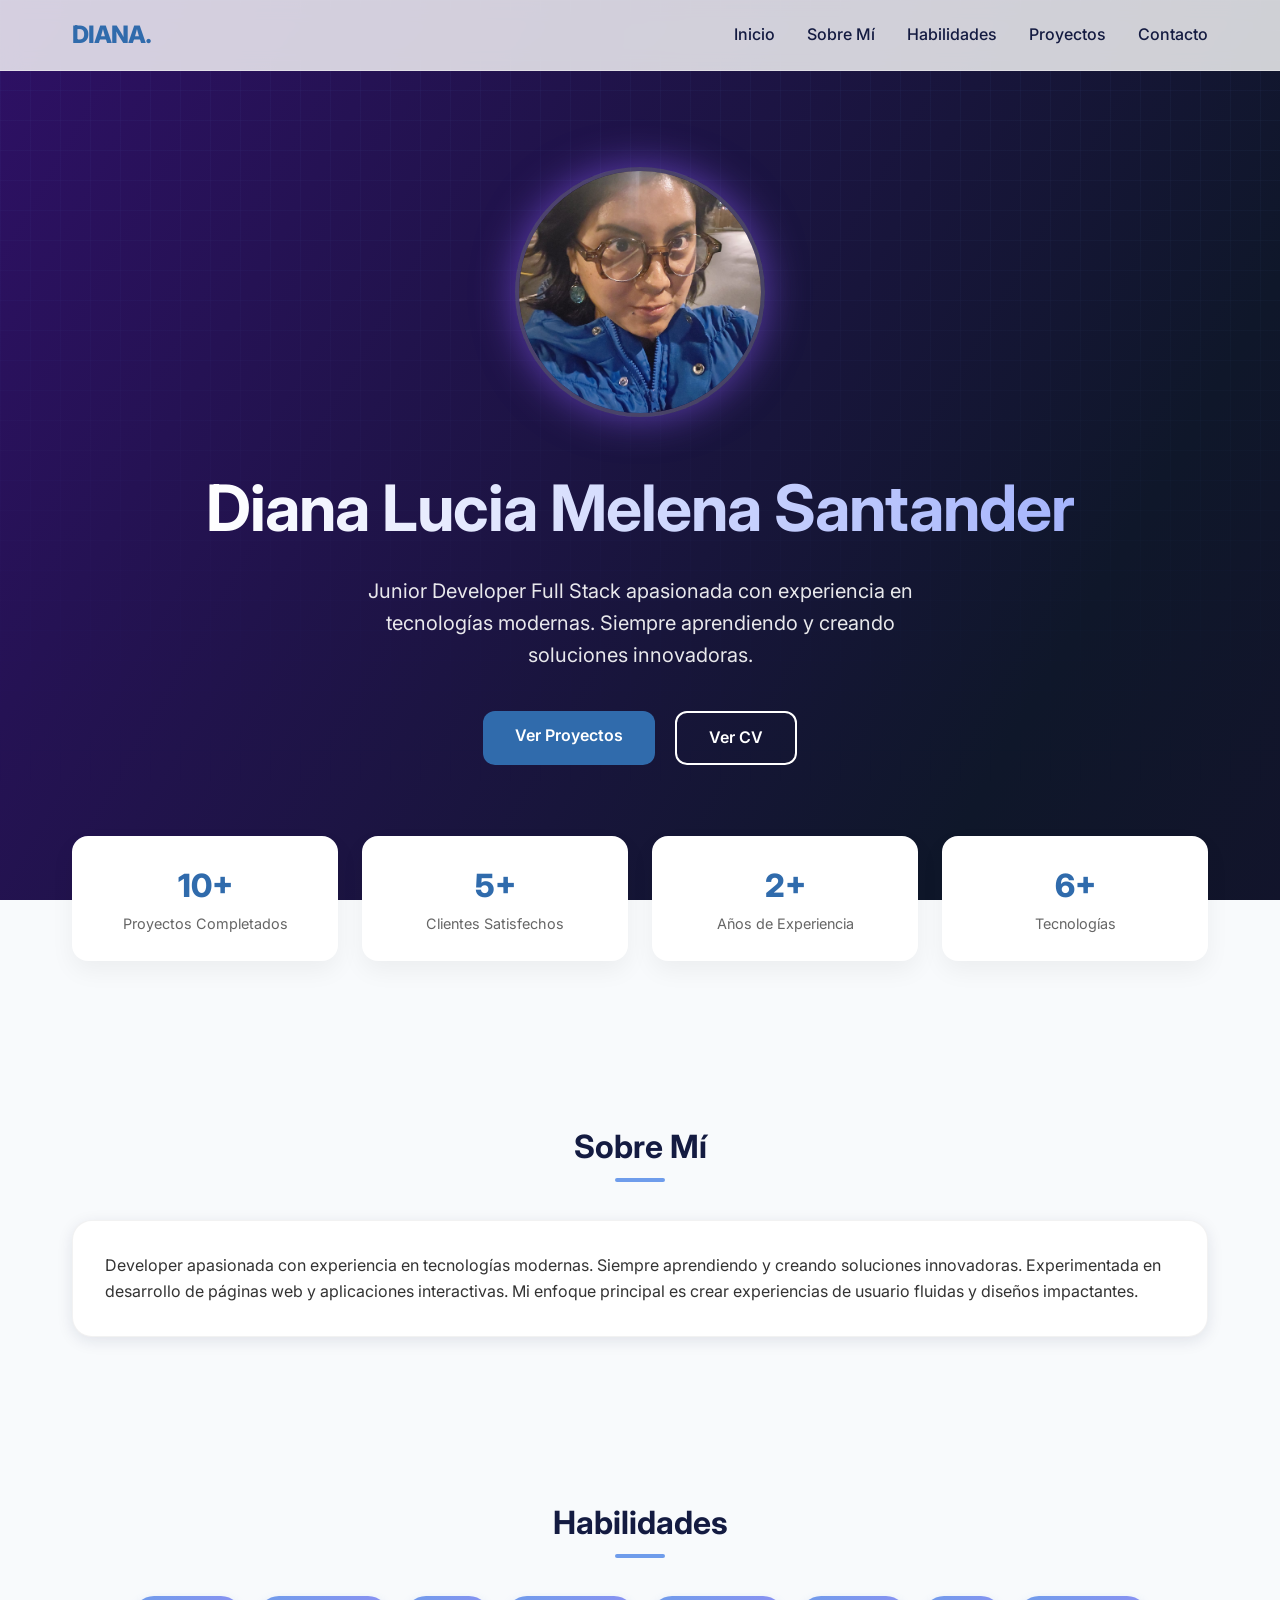
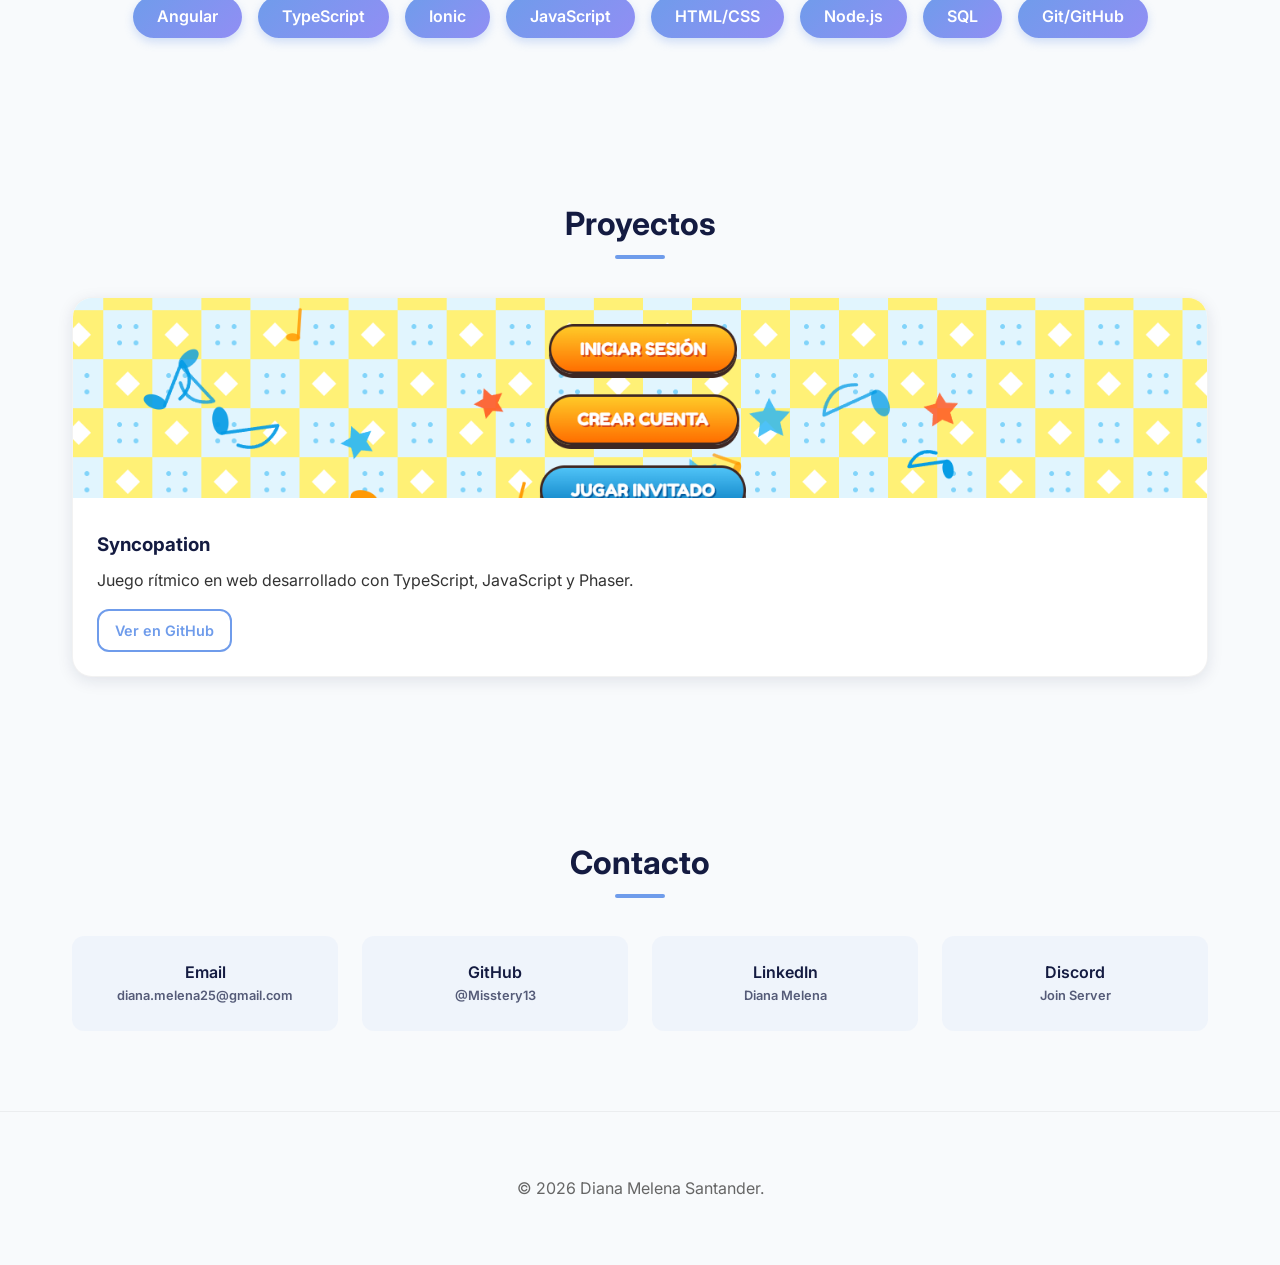
==== html/portafolio_Diana.html @ 37746593 "mi portfolio" ====
<!DOCTYPE html>
<html lang="es">

<head>
    <meta charset="UTF-8">
    <meta name="viewport" content="width=device-width, initial-scale=1.0">
    <title>Diana Melena | Junior Developer Full Stack</title>
    <meta name="description"
        content="Portafolio profesional de Diana Melena, Junior Developer Full Stack apasionada por tecnologías modernas.">
    <link rel="stylesheet" href="../css/dianastyle.css">
    <link rel="preconnect" href="https://fonts.googleapis.com">
    <link rel="preconnect" href="https://fonts.gstatic.com" crossorigin>
    <link href="https://fonts.googleapis.com/css2?family=Inter:wght@300;400;500;600;800&display=swap" rel="stylesheet">
</head>

<body>

    <!-- Navbar -->
    <nav class="navbar">
        <div class="navbar-container">
            <a href="#" class="logo">DIANA.</a>

            <input type="checkbox" id="menu-toggle">
            <label for="menu-toggle" class="hamburger">☰</label>

            <ul class="nav-links">
                <li><a href="#inicio">Inicio</a></li>
                <li><a href="#sobre-mi">Sobre Mí</a></li>
                <li><a href="#habilidades">Habilidades</a></li>
                <li><a href="#proyectos">Proyectos</a></li>
                <li><a href="#contacto">Contacto</a></li>
            </ul>
        </div>
    </nav>

    <!-- Hero Section -->
    <header class="hero" id="inicio">
        <div class="hero-content">
            <img src="../img/dianapic.jpeg" alt="Diana Melena" class="profile-img">
            <h1>Diana Lucia Melena Santander</h1>
            <p>Junior Developer Full Stack apasionada con experiencia en tecnologías modernas. Siempre aprendiendo y
                creando soluciones innovadoras.</p>
            <div class="hero-buttons">
                <a href="#proyectos" class="btn btn-primary">Ver Proyectos</a>
                <a href="#cv-modal" class="btn btn-outline">Ver CV</a>
            </div>
        </div>
    </header>

    <!-- Statistics Section -->
    <section id="estadisticas" style="padding-top: 0;">
        <div class="stats-grid">
            <div class="stat-card">
                <span class="stat-value">10+</span>
                <span class="stat-label">Proyectos Completados</span>
            </div>
            <div class="stat-card">
                <span class="stat-value">5+</span>
                <span class="stat-label">Clientes Satisfechos</span>
            </div>
            <div class="stat-card">
                <span class="stat-value">2+</span>
                <span class="stat-label">Años de Experiencia</span>
            </div>
            <div class="stat-card">
                <span class="stat-value">6+</span>
                <span class="stat-label">Tecnologías</span>
            </div>
        </div>
    </section>

    <!-- About Section -->
    <section id="sobre-mi">
        <h2 class="section-title">Sobre Mí</h2>
        <div class="card">
            <p>Developer apasionada con experiencia en tecnologías modernas. Siempre aprendiendo y creando soluciones
                innovadoras. Experimentada en desarrollo de páginas web y aplicaciones interactivas. Mi enfoque
                principal es crear experiencias de usuario fluidas y diseños impactantes.</p>
        </div>
    </section>

    <!-- Skills Section -->
    <section id="habilidades">
        <h2 class="section-title">Habilidades</h2>
        <div class="skills-container">
            <span class="skill-chip">Angular</span>
            <span class="skill-chip">TypeScript</span>
            <span class="skill-chip">Ionic</span>
            <span class="skill-chip">JavaScript</span>
            <span class="skill-chip">HTML/CSS</span>
            <span class="skill-chip">Node.js</span>
            <span class="skill-chip">SQL</span>
            <span class="skill-chip">Git/GitHub</span>
        </div>
    </section>

    <!-- Projects Section -->
    <section id="proyectos">
        <h2 class="section-title">Proyectos</h2>
        <div class="projects-grid">
            <div class="card project-card">
                <img src="../img/project.png" alt="Syncopation" class="project-img">
                <div class="project-info">
                    <h3>Syncopation</h3>
                    <p>Juego rítmico en web desarrollado con TypeScript, JavaScript y Phaser.</p>
                    <a href="https://github.com/Misstery13/Syncopation" target="_blank" class="btn btn-outline"
                        style="padding: 0.5rem 1rem; font-size: 0.9rem; margin-top: 1rem;">Ver en GitHub</a>
                </div>
            </div>
        </div>
    </section>

    <!-- Contact Section -->
    <section id="contacto">
        <h2 class="section-title">Contacto</h2>
        <div class="contact-grid">
            <a href="mailto:diana.melena25@gmail.com" class="contact-link">
                <span>Email</span>
                <span style="font-size: 0.8rem; opacity: 0.7;">diana.melena25@gmail.com</span>
            </a>
            <a href="https://github.com/Misstery13" target="_blank" class="contact-link">
                <span>GitHub</span>
                <span style="font-size: 0.8rem; opacity: 0.7;">@Misstery13</span>
            </a>
            <a href="https://linkedin.com/in/diana-melena-santander-60211924b/" target="_blank" class="contact-link">
                <span>LinkedIn</span>
                <span style="font-size: 0.8rem; opacity: 0.7;">Diana Melena</span>
            </a>
            <a href="https://discord.gg/F8sQugvPZ3" target="_blank" class="contact-link">
                <span>Discord</span>
                <span style="font-size: 0.8rem; opacity: 0.7;">Join Server</span>
            </a>
        </div>
    </section>

    <!-- CV Modal -->
    <div id="cv-modal" class="modal">
        <div class="modal-content">
            <a href="#" class="close-modal">&times;</a>
            <h2 style="margin-bottom: 1.5rem; color: var(--space-indigo);">Curriculum Vitae</h2>
            <p style="margin-bottom: 1rem;">Haz click para descargar mi CV o visualízalo a continuación.</p>
            <div class="modal-buttons">
                <a href="../pdf/CV_Diana_ES.pdf" download class="btn btn-primary">Descargar ES</a>
                <a href="../pdf/CV_Diana_EN.pdf" download class="btn btn-outline">Descargar EN</a>
            </div>
            <div style="flex-grow: 1; height: 60vh;">
                <iframe src="../pdf/CV_Diana_ES.pdf" class="modal-iframe" title="Curriculum Vitae"></iframe>
            </div>
        </div>
    </div>

    <footer
        style="text-align: center; padding: 4rem 2rem; color: var(--text-muted); border-top: 1px solid rgba(0,0,0,0.05);">
        <p>&copy; 2026 Diana Melena Santander.</p>
    </footer>

</body>

</html>
---- css/dianastyle.css ----
/* Design System and Variables */
:root {
    --space-indigo: #141b41;
    --ocean-deep: #306bac;
    --cornflower-blue: #6f9ceb;
    --baby-blue-ice: #98b9f2;
    --soft-periwinkle: #918ef4;
    --white: #ffffff;
    --text-main: #333333;
    --text-muted: #666666;
    --bg-light: #f8fafc;
    --glass-bg: rgba(255, 255, 255, 0.8);
    --glass-border: rgba(255, 255, 255, 0.3);
    --shadow: 0 4px 16px rgba(20, 27, 65, 0.1);
}

* {
    margin: 0;
    padding: 0;
    box-sizing: border-box;
}

html {
    scroll-behavior: smooth;
}

body {
    font-family: 'Inter', system-ui, -apple-system, sans-serif;
    line-height: 1.6;
    color: var(--text-main);
    background-color: var(--bg-light);
}

/* Navbar */
.navbar {
    position: fixed;
    top: 0;
    left: 0;
    width: 100%;
    z-index: 1000;
    background: var(--glass-bg);
    backdrop-filter: blur(10px);
    border-bottom: 1px solid var(--glass-border);
    transition: all 0.3s ease;
}

.navbar-container {
    max-width: 1200px;
    margin: 0 auto;
    padding: 1rem 2rem;
    display: flex;
    justify-content: space-between;
    align-items: center;
}

.logo {
    font-size: 1.5rem;
    font-weight: 800;
    color: var(--ocean-deep);
    text-decoration: none;
    letter-spacing: -1px;
}

.nav-links {
    display: flex;
    gap: 2rem;
    list-style: none;
}

.nav-links a {
    text-decoration: none;
    color: var(--space-indigo);
    font-weight: 500;
    transition: color 0.3s;
}

.nav-links a:hover {
    color: var(--cornflower-blue);
}

/* Hero Section */
.hero {
    min-height: 100vh;
    display: flex;
    align-items: center;
    justify-content: center;
    padding: 6rem 2rem 4rem;
    background: linear-gradient(300deg, #09090b, #1a0b2e, #0f172a, #2e1065);
    background-size: 240% 240%;
    animation: gradient-animation 12s ease infinite;
    color: white;
    text-align: center;
    position: relative;
    overflow: hidden;
}

@keyframes gradient-animation {
    0% { background-position: 0% 50%; }
    50% { background-position: 100% 50%; }
    100% { background-position: 0% 50%; }
}

.hero::before {
    content: '';
    position: absolute;
    top: 0;
    left: 0;
    right: 0;
    bottom: 0;
    background-image: 
        linear-gradient(rgba(111, 156, 235, 0.05) 1px, transparent 1px),
        linear-gradient(90deg, rgba(111, 156, 235, 0.05) 1px, transparent 1px);
    background-size: 30px 30px;
    mask-image: linear-gradient(to bottom, rgba(0,0,0,1) 0%, rgba(0,0,0,0) 90%);
}

.hero-content {
    position: relative;
    z-index: 1;
}

.profile-img {
    width: 200px;
    height: 200px;
    border-radius: 50%;
    border: 4px solid rgba(255, 255, 255, 0.2);
    margin-bottom: 2rem;
    box-shadow: 0 0 40px rgba(139, 92, 246, 0.6);
    object-fit: cover;
    transition: transform 0.4s ease;
}

.profile-img:hover {
    transform: scale(1.05);
}


.hero h1 {
    font-size: 3.5rem;
    margin-bottom: 1rem;
    background: linear-gradient(to right, #ffffff, #a5b4fc);
    -webkit-background-clip: text;
    -webkit-text-fill-color: transparent;
    letter-spacing: -1px;
}

.hero-buttons {
    margin-top: 2.5rem;
    display: flex;
    gap: 1.25rem;
    justify-content: center;
    flex-wrap: wrap;
    position: relative;
    z-index: 20;
}

.hero-buttons .btn-outline {
    border-color: white;
    color: white;
}

.hero-buttons .btn-outline:hover {
    background: white;
    color: var(--space-indigo);
}

.hero p {
    font-size: 1.25rem;
    opacity: 0.9;
    max-width: 600px;
    margin: 0 auto;
}

/* Sections */
section {
    padding: 5rem 2rem;
    max-width: 1200px;
    margin: 0 auto;
}

.section-title {
    font-size: 2rem;
    color: var(--space-indigo);
    margin-bottom: 3rem;
    text-align: center;
    position: relative;
}

.section-title::after {
    content: '';
    position: absolute;
    bottom: -10px;
    left: 50%;
    transform: translateX(-50%);
    width: 50px;
    height: 4px;
    background: var(--cornflower-blue);
    border-radius: 2px;
}

/* Cards */
.card {
    background: white;
    border-radius: 20px;
    padding: 2rem;
    box-shadow: var(--shadow);
    border: 1px solid rgba(0,0,0,0.05);
    transition: transform 0.3s ease;
}

.card:hover {
    transform: translateY(-5px);
}

/* Stats Grid */
.stats-grid {
    display: grid;
    grid-template-columns: repeat(auto-fit, minmax(200px, 1fr));
    gap: 1.5rem;
    margin-top: -4rem;
    position: relative;
    z-index: 10;
}

.stat-card {
    background: white;
    padding: 1.5rem;
    border-radius: 16px;
    text-align: center;
    box-shadow: 0 10px 25px rgba(0,0,0,0.05);
}

.stat-value {
    font-size: 2rem;
    font-weight: 800;
    color: var(--ocean-deep);
    display: block;
}

.stat-label {
    font-size: 0.9rem;
    color: var(--text-muted);
}


/* Skills */
.skills-container {
    display: flex;
    flex-wrap: wrap;
    gap: 1rem;
    justify-content: center;
}

.skill-chip {
    background: linear-gradient(135deg, var(--cornflower-blue), var(--soft-periwinkle));
    color: white;
    padding: 0.5rem 1.5rem;
    border-radius: 50px;
    font-weight: 600;
    box-shadow: 0 4px 10px rgba(111, 156, 235, 0.3);
    transition: all 0.3s cubic-bezier(0.175, 0.885, 0.32, 1.275);
    cursor: default;
}

.skill-chip:hover {
    transform: translateY(-5px) scale(1.05);
    box-shadow: 0 8px 20px rgba(111, 156, 235, 0.4);
    filter: brightness(1.1);
}


/* Projects */
.projects-grid {
    display: grid;
    grid-template-columns: repeat(auto-fit, minmax(300px, 1fr));
    gap: 2rem;
}

.project-card {
    overflow: hidden;
    padding: 0;
}

.project-img {
    width: 100%;
    height: 200px;
    object-fit: cover;
}

.project-info {
    padding: 1.5rem;
}

.project-info h3 {
    margin-bottom: 0.5rem;
    color: var(--space-indigo);
}

/* Contact */
.contact-grid {
    display: grid;
    grid-template-columns: repeat(auto-fit, minmax(200px, 1fr));
    gap: 1.5rem;
}

.contact-link {
    display: flex;
    flex-direction: column;
    align-items: center;
    padding: 1.5rem;
    background: rgba(152, 185, 242, 0.1);
    border-radius: 12px;
    text-decoration: none;
    color: var(--space-indigo);
    font-weight: 600;
    transition: all 0.3s;
}

.contact-link:hover {
    background: var(--white);
    box-shadow: var(--shadow);
    transform: translateY(-3px);
}

/* Modal CSS-Only */
.modal {
    position: fixed;
    top: 0;
    left: 0;
    width: 100%;
    height: 100%;
    background: rgba(0,0,0,0.85);
    backdrop-filter: blur(8px);
    z-index: 9999;
    opacity: 0;
    visibility: hidden;
    display: flex;
    align-items: center;
    justify-content: center;
    padding: 1rem;
    transition: opacity 0.3s ease, visibility 0.3s ease;
}

.modal:target {
    opacity: 1;
    visibility: visible;
}


.modal-content {
    background: white;
    width: 95%;
    max-width: 900px;
    height: 90vh;
    border-radius: 20px;
    position: relative;
    padding: 2.5rem;
    display: flex;
    flex-direction: column;
    box-shadow: 0 25px 50px -12px rgba(0, 0, 0, 0.5);
    transform: scale(0.9);
    transition: transform 0.3s ease;
}

@media (max-width: 600px) {
    .modal-content {
        padding: 1.5rem;
        height: 95vh;
    }
    
    .modal-content h2 {
        font-size: 1.5rem;
    }
    
    .modal-content p {
        font-size: 0.9rem;
    }
}


.modal:target .modal-content {
    transform: scale(1);
}


.close-modal {
    position: absolute;
    top: 1rem;
    right: 1rem;
    font-size: 2rem;
    text-decoration: none;
    color: var(--text-main);
}

.modal-iframe {
    width: 100%;
    height: 100%;
    border: none;
}

/* Mobile Menu Hack */
#menu-toggle {
    display: none;
}

.hamburger {
    display: none;
    cursor: pointer;
    font-size: 1.5rem;
}

@media (max-width: 768px) {
    .hamburger {
        display: block;
    }

    .nav-links {
        position: absolute;
        top: 100%;
        left: 0;
        width: 100%;
        background: white;
        flex-direction: column;
        padding: 2rem;
        gap: 1rem;
        text-align: center;
        display: none;
        box-shadow: 0 10px 10px rgba(0,0,0,0.1);
    }

    #menu-toggle:checked ~ .nav-links {
        display: flex;
    }

    .hero {
        padding: 9rem 1rem 10rem; /* Más espacio abajo para móvil */
        min-height: 110vh; /* Asegura que no se corte el contenido */
    }

    .hero-buttons {
        flex-direction: column;
        align-items: center;
        gap: 1rem;
        margin-top: 2rem;
    }

    .hero-buttons .btn {
        width: 100%;
        max-width: 280px;
        margin: 0 !important;
    }

    .hero h1 {
        font-size: 2.5rem;
    }
}

@media (min-width: 1024px) {
    .profile-img {
        width: 250px;
        height: 250px;
    }
    
    .hero h1 {
        font-size: 4rem;
    }
}

/* Modal Responsive Buttons */
.modal-buttons {
    display: flex;
    gap: 1rem;
    margin-bottom: 2rem;
    flex-wrap: wrap;
}

@media (max-width: 480px) {
    .modal-buttons {
        flex-direction: column;
        gap: 0.5rem;
    }
    
    .modal-buttons .btn {
        margin-left: 0 !important;
        width: 100%;
        text-align: center;
        padding: 0.6rem;
    }
}



/* Utilities */
.btn {
    display: inline-block;
    padding: 0.75rem 2rem;
    border-radius: 12px;
    text-decoration: none;
    font-weight: 600;
    transition: all 0.3s;
    cursor: pointer;
    border: none;
}

.btn-primary {
    background: var(--ocean-deep);
    color: white;
}

.btn-primary:hover {
    background: var(--space-indigo);
    transform: scale(1.05);
}

.btn-outline {
    border: 2px solid var(--cornflower-blue);
    color: var(--cornflower-blue);
}

.btn-outline:hover {
    background: var(--cornflower-blue);
    color: white;
}
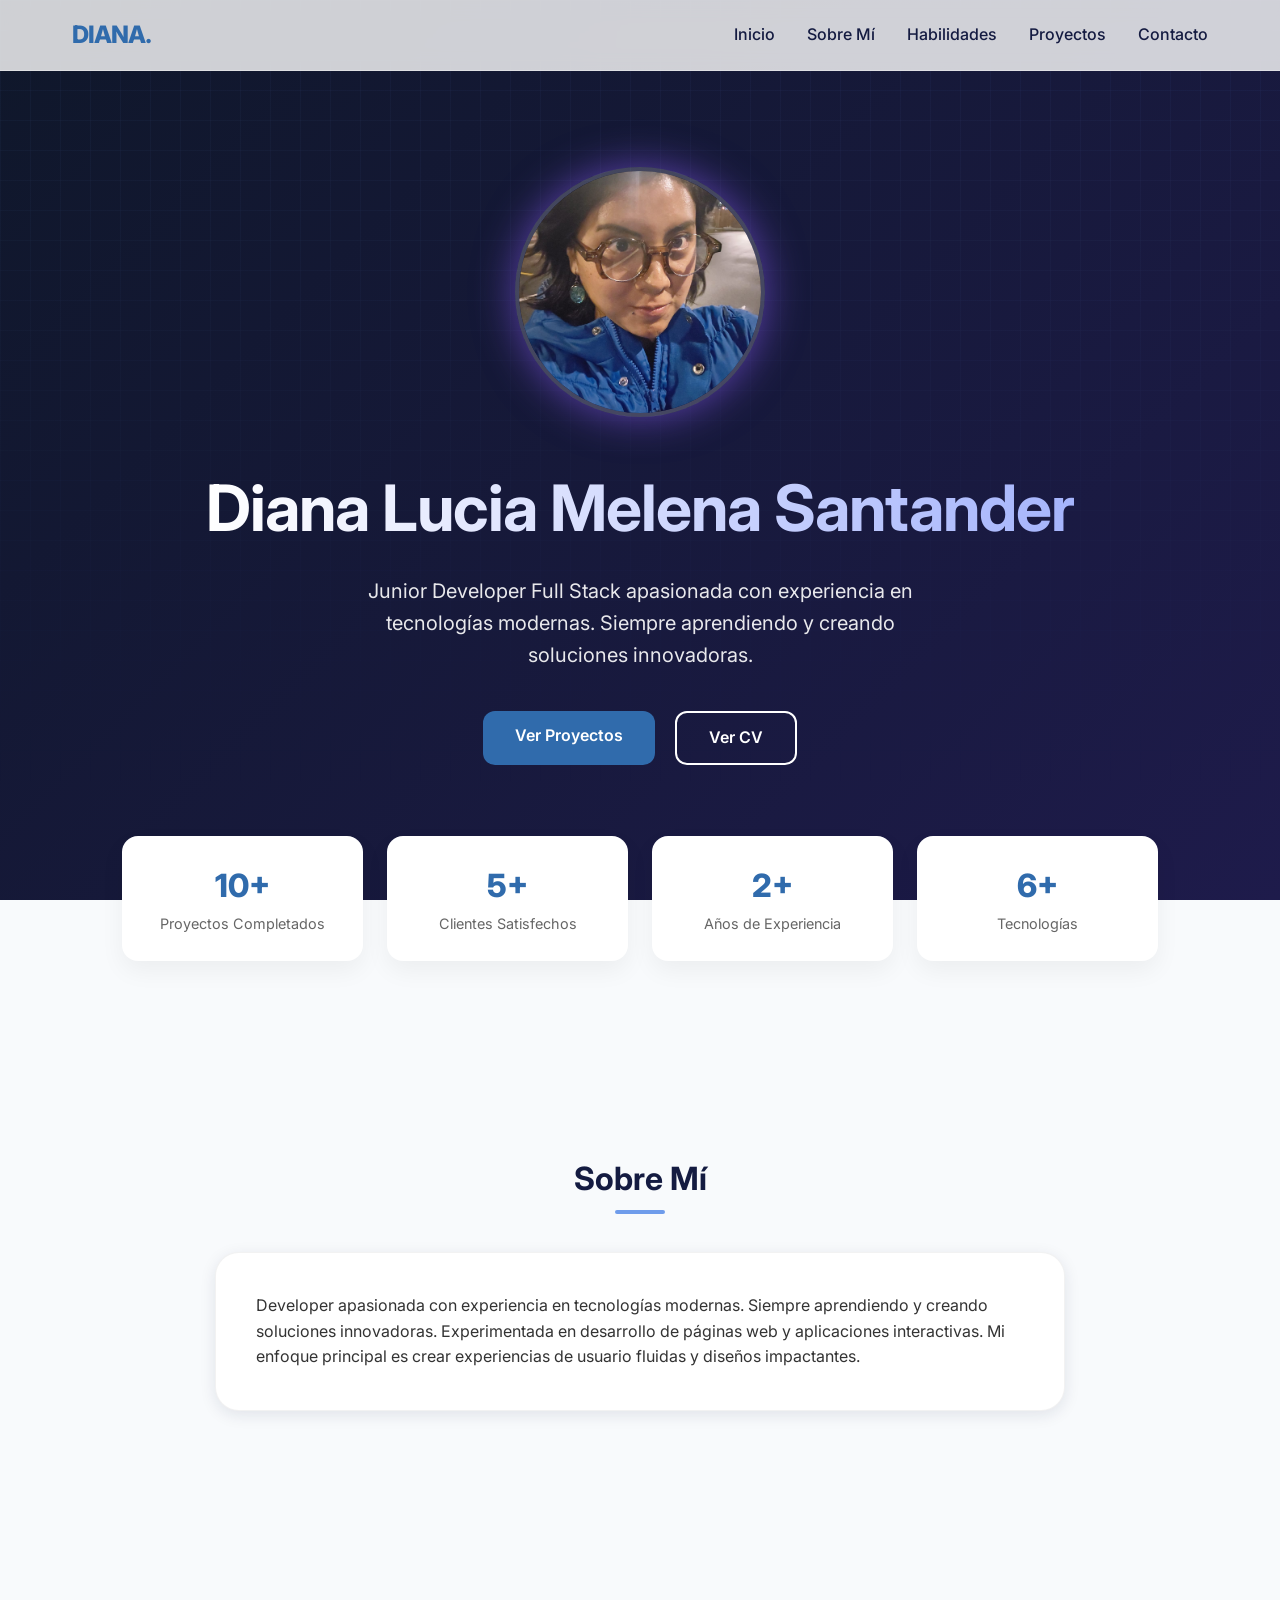
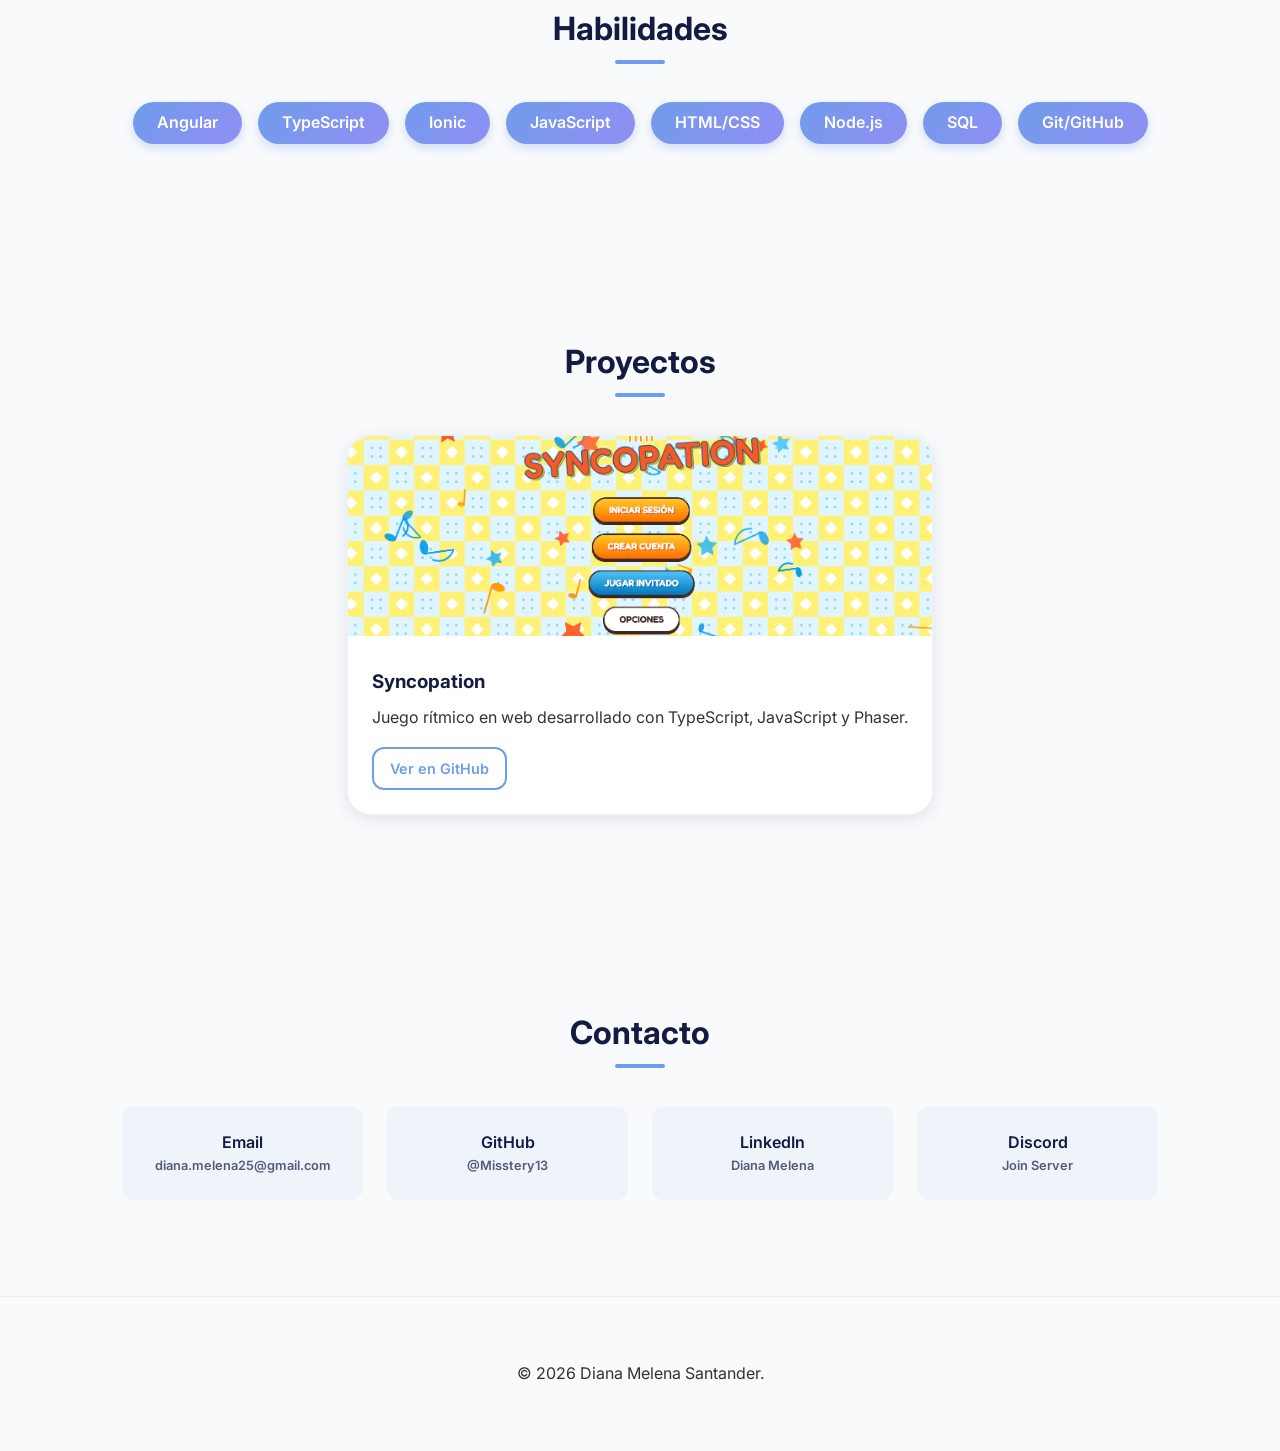
==== commit 4185d599: "cambio diseño plano css portfolio, diseño css de formulario main" ====
--- a/html/portafolio_Diana.html
+++ b/html/portafolio_Diana.html
@@ -15,15 +15,15 @@
 
 <body>
 
-    <!-- Navbar -->
-    <nav class="navbar">
-        <div class="navbar-container">
-            <a href="#" class="logo">DIANA.</a>
+    <!-- Navegación -->
+    <nav class="barra-navegacion">
+        <div class="contenedor-barra">
+            <a href="#" class="logotipo">DIANA.</a>
 
             <input type="checkbox" id="menu-toggle">
-            <label for="menu-toggle" class="hamburger">☰</label>
+            <label for="menu-toggle" class="menu-hamburguesa">☰</label>
 
-            <ul class="nav-links">
+            <ul class="enlaces-nav">
                 <li><a href="#inicio">Inicio</a></li>
                 <li><a href="#sobre-mi">Sobre Mí</a></li>
                 <li><a href="#habilidades">Habilidades</a></li>
@@ -33,121 +33,129 @@
         </div>
     </nav>
 
-    <!-- Hero Section -->
-    <header class="hero" id="inicio">
-        <div class="hero-content">
-            <img src="../img/dianapic.jpeg" alt="Diana Melena" class="profile-img">
+
+    <!-- Sección de Inicio -->
+    <header class="seccion-inicio" id="inicio">
+        <div class="contenido-inicio">
+            <img src="../img/dianapic.jpeg" alt="Diana Melena" class="foto-perfil">
             <h1>Diana Lucia Melena Santander</h1>
             <p>Junior Developer Full Stack apasionada con experiencia en tecnologías modernas. Siempre aprendiendo y
                 creando soluciones innovadoras.</p>
-            <div class="hero-buttons">
-                <a href="#proyectos" class="btn btn-primary">Ver Proyectos</a>
-                <a href="#cv-modal" class="btn btn-outline">Ver CV</a>
+            <div class="botones-inicio">
+                <a href="#proyectos" class="boton boton-primario">Ver Proyectos</a>
+                <a href="#cv-modal" class="boton boton-contorno">Ver CV</a>
             </div>
         </div>
     </header>
 
-    <!-- Statistics Section -->
+
+    <!-- Sección de Estadísticas -->
     <section id="estadisticas" style="padding-top: 0;">
-        <div class="stats-grid">
-            <div class="stat-card">
-                <span class="stat-value">10+</span>
-                <span class="stat-label">Proyectos Completados</span>
+        <div class="cuadricula-estadisticas">
+            <div class="tarjeta-estadistica">
+                <span class="valor-estadistica">10+</span>
+                <span class="etiqueta-estadistica">Proyectos Completados</span>
             </div>
-            <div class="stat-card">
-                <span class="stat-value">5+</span>
-                <span class="stat-label">Clientes Satisfechos</span>
+            <div class="tarjeta-estadistica">
+                <span class="valor-estadistica">5+</span>
+                <span class="etiqueta-estadistica">Clientes Satisfechos</span>
             </div>
-            <div class="stat-card">
-                <span class="stat-value">2+</span>
-                <span class="stat-label">Años de Experiencia</span>
+            <div class="tarjeta-estadistica">
+                <span class="valor-estadistica">2+</span>
+                <span class="etiqueta-estadistica">Años de Experiencia</span>
             </div>
-            <div class="stat-card">
-                <span class="stat-value">6+</span>
-                <span class="stat-label">Tecnologías</span>
+            <div class="tarjeta-estadistica">
+                <span class="valor-estadistica">6+</span>
+                <span class="etiqueta-estadistica">Tecnologías</span>
             </div>
         </div>
     </section>
 
-    <!-- About Section -->
+
+    <!-- Sobre Mí -->
     <section id="sobre-mi">
-        <h2 class="section-title">Sobre Mí</h2>
-        <div class="card">
+        <h2 class="titulo-seccion">Sobre Mí</h2>
+        <div class="tarjeta">
             <p>Developer apasionada con experiencia en tecnologías modernas. Siempre aprendiendo y creando soluciones
                 innovadoras. Experimentada en desarrollo de páginas web y aplicaciones interactivas. Mi enfoque
                 principal es crear experiencias de usuario fluidas y diseños impactantes.</p>
         </div>
     </section>
 
-    <!-- Skills Section -->
+
+    <!-- Sección de Habilidades -->
     <section id="habilidades">
-        <h2 class="section-title">Habilidades</h2>
-        <div class="skills-container">
-            <span class="skill-chip">Angular</span>
-            <span class="skill-chip">TypeScript</span>
-            <span class="skill-chip">Ionic</span>
-            <span class="skill-chip">JavaScript</span>
-            <span class="skill-chip">HTML/CSS</span>
-            <span class="skill-chip">Node.js</span>
-            <span class="skill-chip">SQL</span>
-            <span class="skill-chip">Git/GitHub</span>
+        <h2 class="titulo-seccion">Habilidades</h2>
+        <div class="contenedor-habilidades">
+            <span class="burbuja-habilidad">Angular</span>
+            <span class="burbuja-habilidad">TypeScript</span>
+            <span class="burbuja-habilidad">Ionic</span>
+            <span class="burbuja-habilidad">JavaScript</span>
+            <span class="burbuja-habilidad">HTML/CSS</span>
+            <span class="burbuja-habilidad">Node.js</span>
+            <span class="burbuja-habilidad">SQL</span>
+            <span class="burbuja-habilidad">Git/GitHub</span>
         </div>
     </section>
 
-    <!-- Projects Section -->
+
+    <!-- Sección de Proyectos -->
     <section id="proyectos">
-        <h2 class="section-title">Proyectos</h2>
-        <div class="projects-grid">
-            <div class="card project-card">
-                <img src="../img/project.png" alt="Syncopation" class="project-img">
-                <div class="project-info">
+        <h2 class="titulo-seccion">Proyectos</h2>
+        <div class="cuadricula-proyectos">
+            <div class="tarjeta tarjeta-proyecto">
+                <img src="../img/project.png" alt="Syncopation" class="imagen-proyecto">
+                <div class="info-proyecto">
                     <h3>Syncopation</h3>
                     <p>Juego rítmico en web desarrollado con TypeScript, JavaScript y Phaser.</p>
-                    <a href="https://github.com/Misstery13/Syncopation" target="_blank" class="btn btn-outline"
+                    <a href="https://github.com/Misstery13/Syncopation" target="_blank" class="boton boton-contorno"
                         style="padding: 0.5rem 1rem; font-size: 0.9rem; margin-top: 1rem;">Ver en GitHub</a>
                 </div>
             </div>
         </div>
     </section>
 
-    <!-- Contact Section -->
+
+    <!-- Sección de Contacto -->
     <section id="contacto">
-        <h2 class="section-title">Contacto</h2>
-        <div class="contact-grid">
-            <a href="mailto:diana.melena25@gmail.com" class="contact-link">
+        <h2 class="titulo-seccion">Contacto</h2>
+        <div class="cuadricula-contacto">
+            <a href="mailto:diana.melena25@gmail.com" class="enlace-contacto">
                 <span>Email</span>
                 <span style="font-size: 0.8rem; opacity: 0.7;">diana.melena25@gmail.com</span>
             </a>
-            <a href="https://github.com/Misstery13" target="_blank" class="contact-link">
+            <a href="https://github.com/Misstery13" target="_blank" class="enlace-contacto">
                 <span>GitHub</span>
                 <span style="font-size: 0.8rem; opacity: 0.7;">@Misstery13</span>
             </a>
-            <a href="https://linkedin.com/in/diana-melena-santander-60211924b/" target="_blank" class="contact-link">
+            <a href="https://linkedin.com/in/diana-melena-santander-60211924b/" target="_blank" class="enlace-contacto">
                 <span>LinkedIn</span>
                 <span style="font-size: 0.8rem; opacity: 0.7;">Diana Melena</span>
             </a>
-            <a href="https://discord.gg/F8sQugvPZ3" target="_blank" class="contact-link">
+            <a href="https://discord.gg/F8sQugvPZ3" target="_blank" class="enlace-contacto">
                 <span>Discord</span>
                 <span style="font-size: 0.8rem; opacity: 0.7;">Join Server</span>
             </a>
         </div>
     </section>
 
-    <!-- CV Modal -->
-    <div id="cv-modal" class="modal">
-        <div class="modal-content">
-            <a href="#" class="close-modal">&times;</a>
+
+    <!-- Ventana Modal -->
+    <div id="cv-modal" class="ventana-modal">
+        <div class="contenido-modal">
+            <a href="#" class="cerrar-modal">&times;</a>
             <h2 style="margin-bottom: 1.5rem; color: var(--space-indigo);">Curriculum Vitae</h2>
             <p style="margin-bottom: 1rem;">Haz click para descargar mi CV o visualízalo a continuación.</p>
-            <div class="modal-buttons">
-                <a href="../pdf/CV_Diana_ES.pdf" download class="btn btn-primary">Descargar ES</a>
-                <a href="../pdf/CV_Diana_EN.pdf" download class="btn btn-outline">Descargar EN</a>
+            <div class="botones-modal">
+                <a href="../pdf/CV_Diana_ES.pdf" download class="boton boton-primario">Descargar ES</a>
+                <a href="../pdf/CV_Diana_EN.pdf" download class="boton boton-contorno">Descargar EN</a>
             </div>
             <div style="flex-grow: 1; height: 60vh;">
-                <iframe src="../pdf/CV_Diana_ES.pdf" class="modal-iframe" title="Curriculum Vitae"></iframe>
+                <iframe src="../pdf/CV_Diana_ES.pdf" class="iframe-modal" title="Curriculum Vitae"></iframe>
             </div>
         </div>
     </div>
+
 
     <footer
         style="text-align: center; padding: 4rem 2rem; color: var(--text-muted); border-top: 1px solid rgba(0,0,0,0.05);">
--- a/css/dianastyle.css
+++ b/css/dianastyle.css
@@ -1,19 +1,3 @@
-/* Design System and Variables */
-:root {
-    --space-indigo: #141b41;
-    --ocean-deep: #306bac;
-    --cornflower-blue: #6f9ceb;
-    --baby-blue-ice: #98b9f2;
-    --soft-periwinkle: #918ef4;
-    --white: #ffffff;
-    --text-main: #333333;
-    --text-muted: #666666;
-    --bg-light: #f8fafc;
-    --glass-bg: rgba(255, 255, 255, 0.8);
-    --glass-border: rgba(255, 255, 255, 0.3);
-    --shadow: 0 4px 16px rgba(20, 27, 65, 0.1);
-}
-
 * {
     margin: 0;
     padding: 0;
@@ -27,24 +11,24 @@
 body {
     font-family: 'Inter', system-ui, -apple-system, sans-serif;
     line-height: 1.6;
-    color: var(--text-main);
-    background-color: var(--bg-light);
-}
-
-/* Navbar */
-.navbar {
+    color: #333333;
+    background-color: #f8fafc;
+}
+
+/* Navegación */
+.barra-navegacion {
     position: fixed;
     top: 0;
     left: 0;
     width: 100%;
     z-index: 1000;
-    background: var(--glass-bg);
+    background: rgba(255, 255, 255, 0.8);
     backdrop-filter: blur(10px);
-    border-bottom: 1px solid var(--glass-border);
+    border-bottom: 1px solid rgba(255, 255, 255, 0.3);
     transition: all 0.3s ease;
 }
 
-.navbar-container {
+.contenedor-barra {
     max-width: 1200px;
     margin: 0 auto;
     padding: 1rem 2rem;
@@ -53,73 +37,66 @@
     align-items: center;
 }
 
-.logo {
+.logotipo {
     font-size: 1.5rem;
     font-weight: 800;
-    color: var(--ocean-deep);
+    color: #306bac;
     text-decoration: none;
     letter-spacing: -1px;
 }
 
-.nav-links {
+.enlaces-nav {
     display: flex;
     gap: 2rem;
     list-style: none;
 }
 
-.nav-links a {
+.enlaces-nav a {
     text-decoration: none;
-    color: var(--space-indigo);
+    color: #141b41;
     font-weight: 500;
     transition: color 0.3s;
 }
 
-.nav-links a:hover {
-    color: var(--cornflower-blue);
-}
-
-/* Hero Section */
-.hero {
+.enlaces-nav a:hover {
+    color: #6f9ceb;
+}
+
+
+/* Inicio */
+.seccion-inicio {
     min-height: 100vh;
     display: flex;
     align-items: center;
     justify-content: center;
     padding: 6rem 2rem 4rem;
-    background: linear-gradient(300deg, #09090b, #1a0b2e, #0f172a, #2e1065);
-    background-size: 240% 240%;
-    animation: gradient-animation 12s ease infinite;
+    background: linear-gradient(135deg, #0f172a 0%, #1e1b4b 100%);
     color: white;
     text-align: center;
     position: relative;
     overflow: hidden;
 }
 
-@keyframes gradient-animation {
-    0% { background-position: 0% 50%; }
-    50% { background-position: 100% 50%; }
-    100% { background-position: 0% 50%; }
-}
-
-.hero::before {
+.seccion-inicio::before {
     content: '';
     position: absolute;
     top: 0;
     left: 0;
     right: 0;
     bottom: 0;
-    background-image: 
+    background-image:
         linear-gradient(rgba(111, 156, 235, 0.05) 1px, transparent 1px),
         linear-gradient(90deg, rgba(111, 156, 235, 0.05) 1px, transparent 1px);
     background-size: 30px 30px;
-    mask-image: linear-gradient(to bottom, rgba(0,0,0,1) 0%, rgba(0,0,0,0) 90%);
-}
-
-.hero-content {
+    mask-image: linear-gradient(to bottom, rgba(0, 0, 0, 1) 0%, rgba(0, 0, 0, 0) 90%);
+}
+
+.contenido-inicio {
     position: relative;
     z-index: 1;
 }
 
-.profile-img {
+.foto-perfil {
     width: 200px;
     height: 200px;
     border-radius: 50%;
@@ -130,12 +107,12 @@
     transition: transform 0.4s ease;
 }
 
-.profile-img:hover {
+.foto-perfil:hover {
     transform: scale(1.05);
 }
 
 
-.hero h1 {
+.seccion-inicio h1 {
     font-size: 3.5rem;
     margin-bottom: 1rem;
     background: linear-gradient(to right, #ffffff, #a5b4fc);
@@ -144,7 +121,7 @@
     letter-spacing: -1px;
 }
 
-.hero-buttons {
+.botones-inicio {
     margin-top: 2.5rem;
     display: flex;
     gap: 1.25rem;
@@ -154,39 +131,41 @@
     z-index: 20;
 }
 
-.hero-buttons .btn-outline {
+.botones-inicio .boton-contorno {
     border-color: white;
     color: white;
 }
 
-.hero-buttons .btn-outline:hover {
+.botones-inicio .boton-contorno:hover {
     background: white;
-    color: var(--space-indigo);
-}
-
-.hero p {
+    color: #141b41;
+}
+
+.seccion-inicio p {
     font-size: 1.25rem;
     opacity: 0.9;
     max-width: 600px;
     margin: 0 auto;
 }
 
+
 /* Sections */
 section {
-    padding: 5rem 2rem;
-    max-width: 1200px;
+    padding: 6rem 2rem;
+    max-width: 1100px;
     margin: 0 auto;
 }
 
-.section-title {
+
+.titulo-seccion {
     font-size: 2rem;
-    color: var(--space-indigo);
+    color: #141b41;
     margin-bottom: 3rem;
     text-align: center;
     position: relative;
 }
 
-.section-title::after {
+.titulo-seccion::after {
     content: '';
     position: absolute;
     bottom: -10px;
@@ -194,26 +173,31 @@
     transform: translateX(-50%);
     width: 50px;
     height: 4px;
-    background: var(--cornflower-blue);
+    background: #6f9ceb;
     border-radius: 2px;
 }
 
-/* Cards */
-.card {
+
+/* tarjetas */
+.tarjeta {
     background: white;
-    border-radius: 20px;
-    padding: 2rem;
-    box-shadow: var(--shadow);
-    border: 1px solid rgba(0,0,0,0.05);
+    border-radius: 24px;
+    padding: 2.5rem;
+    box-shadow: 0 4px 16px rgba(20, 27, 65, 0.1);
+    border: 1px solid rgba(0, 0, 0, 0.05);
     transition: transform 0.3s ease;
-}
-
-.card:hover {
+    max-width: 850px;
+    margin: 0 auto;
+}
+
+
+.tarjeta:hover {
     transform: translateY(-5px);
 }
 
-/* Stats Grid */
-.stats-grid {
+
+/* Cuadrícula Estadísticas */
+.cuadricula-estadisticas {
     display: grid;
     grid-template-columns: repeat(auto-fit, minmax(200px, 1fr));
     gap: 1.5rem;
@@ -222,88 +206,92 @@
     z-index: 10;
 }
 
-.stat-card {
+.tarjeta-estadistica {
     background: white;
     padding: 1.5rem;
     border-radius: 16px;
     text-align: center;
-    box-shadow: 0 10px 25px rgba(0,0,0,0.05);
-}
-
-.stat-value {
+    box-shadow: 0 10px 25px rgba(0, 0, 0, 0.05);
+}
+
+.valor-estadistica {
     font-size: 2rem;
     font-weight: 800;
-    color: var(--ocean-deep);
+    color: #306bac;
     display: block;
 }
 
-.stat-label {
+.etiqueta-estadistica {
     font-size: 0.9rem;
-    color: var(--text-muted);
-}
-
-
-/* Skills */
-.skills-container {
+    color: #666666;
+}
+
+
+
+/* Habilidades */
+.contenedor-habilidades {
     display: flex;
     flex-wrap: wrap;
     gap: 1rem;
     justify-content: center;
 }
 
-.skill-chip {
-    background: linear-gradient(135deg, var(--cornflower-blue), var(--soft-periwinkle));
+.burbuja-habilidad {
+    background: linear-gradient(135deg, #6f9ceb, #918ef4);
     color: white;
     padding: 0.5rem 1.5rem;
     border-radius: 50px;
     font-weight: 600;
     box-shadow: 0 4px 10px rgba(111, 156, 235, 0.3);
-    transition: all 0.3s cubic-bezier(0.175, 0.885, 0.32, 1.275);
+    transition: transform 0.3s ease;
     cursor: default;
 }
 
-.skill-chip:hover {
-    transform: translateY(-5px) scale(1.05);
-    box-shadow: 0 8px 20px rgba(111, 156, 235, 0.4);
-    filter: brightness(1.1);
-}
-
-
-/* Projects */
-.projects-grid {
+.burbuja-habilidad:hover {
+    transform: translateY(-3px);
+}
+
+
+
+
+/* Proyectos */
+.cuadricula-proyectos {
     display: grid;
-    grid-template-columns: repeat(auto-fit, minmax(300px, 1fr));
-    gap: 2rem;
-}
-
-.project-card {
+    grid-template-columns: repeat(auto-fit, minmax(320px, 1fr));
+    gap: 2.5rem;
+    max-width: 1200px;
+    margin: 0 auto;
+}
+
+
+.tarjeta-proyecto {
     overflow: hidden;
     padding: 0;
 }
 
-.project-img {
+.imagen-proyecto {
     width: 100%;
     height: 200px;
     object-fit: cover;
 }
 
-.project-info {
+.info-proyecto {
     padding: 1.5rem;
 }
 
-.project-info h3 {
+.info-proyecto h3 {
     margin-bottom: 0.5rem;
-    color: var(--space-indigo);
-}
-
-/* Contact */
-.contact-grid {
+    color: #141b41;
+}
+
+/* Contacto */
+.cuadricula-contacto {
     display: grid;
     grid-template-columns: repeat(auto-fit, minmax(200px, 1fr));
     gap: 1.5rem;
 }
 
-.contact-link {
+.enlace-contacto {
     display: flex;
     flex-direction: column;
     align-items: center;
@@ -311,25 +299,26 @@
     background: rgba(152, 185, 242, 0.1);
     border-radius: 12px;
     text-decoration: none;
-    color: var(--space-indigo);
+    color: #141b41;
     font-weight: 600;
     transition: all 0.3s;
 }
 
-.contact-link:hover {
-    background: var(--white);
-    box-shadow: var(--shadow);
+.enlace-contacto:hover {
+    background: #ffffff;
+    box-shadow: 0 4px 16px rgba(20, 27, 65, 0.1);
     transform: translateY(-3px);
 }
 
+
 /* Modal CSS-Only */
-.modal {
+.ventana-modal {
     position: fixed;
     top: 0;
     left: 0;
     width: 100%;
     height: 100%;
-    background: rgba(0,0,0,0.85);
+    background: rgba(0, 0, 0, 0.85);
     backdrop-filter: blur(8px);
     z-index: 9999;
     opacity: 0;
@@ -341,13 +330,13 @@
     transition: opacity 0.3s ease, visibility 0.3s ease;
 }
 
-.modal:target {
+.ventana-modal:target {
     opacity: 1;
     visibility: visible;
 }
 
 
-.modal-content {
+.contenido-modal {
     background: white;
     width: 95%;
     max-width: 900px;
@@ -358,41 +347,34 @@
     display: flex;
     flex-direction: column;
     box-shadow: 0 25px 50px -12px rgba(0, 0, 0, 0.5);
-    transform: scale(0.9);
-    transition: transform 0.3s ease;
-}
+}
+
 
 @media (max-width: 600px) {
-    .modal-content {
+    .contenido-modal {
         padding: 1.5rem;
         height: 95vh;
     }
-    
-    .modal-content h2 {
+
+    .contenido-modal h2 {
         font-size: 1.5rem;
     }
-    
-    .modal-content p {
+
+    .contenido-modal p {
         font-size: 0.9rem;
     }
 }
 
-
-.modal:target .modal-content {
-    transform: scale(1);
-}
-
-
-.close-modal {
+.cerrar-modal {
     position: absolute;
     top: 1rem;
     right: 1rem;
     font-size: 2rem;
     text-decoration: none;
-    color: var(--text-main);
-}
-
-.modal-iframe {
+    color: #333333;
+}
+
+.iframe-modal {
     width: 100%;
     height: 100%;
     border: none;
@@ -403,18 +385,18 @@
     display: none;
 }
 
-.hamburger {
+.menu-hamburguesa {
     display: none;
     cursor: pointer;
     font-size: 1.5rem;
 }
 
 @media (max-width: 768px) {
-    .hamburger {
+    .menu-hamburguesa {
         display: block;
     }
 
-    .nav-links {
+    .enlaces-nav {
         position: absolute;
         top: 100%;
         left: 0;
@@ -425,49 +407,50 @@
         gap: 1rem;
         text-align: center;
         display: none;
-        box-shadow: 0 10px 10px rgba(0,0,0,0.1);
-    }
-
-    #menu-toggle:checked ~ .nav-links {
+        box-shadow: 0 10px 10px rgba(0, 0, 0, 0.1);
+    }
+
+    #menu-toggle:checked~.enlaces-nav {
         display: flex;
     }
 
-    .hero {
-        padding: 9rem 1rem 10rem; /* Más espacio abajo para móvil */
-        min-height: 110vh; /* Asegura que no se corte el contenido */
-    }
-
-    .hero-buttons {
+    .seccion-inicio {
+        padding: 9rem 1rem 10rem;
+        min-height: 110vh;
+    }
+
+    .botones-inicio {
         flex-direction: column;
         align-items: center;
         gap: 1rem;
         margin-top: 2rem;
     }
 
-    .hero-buttons .btn {
+    .botones-inicio .boton {
         width: 100%;
         max-width: 280px;
         margin: 0 !important;
     }
 
-    .hero h1 {
+    .seccion-inicio h1 {
         font-size: 2.5rem;
     }
 }
 
 @media (min-width: 1024px) {
-    .profile-img {
+    .foto-perfil {
         width: 250px;
         height: 250px;
     }
-    
-    .hero h1 {
+
+    .seccion-inicio h1 {
         font-size: 4rem;
     }
 }
 
-/* Modal Responsive Buttons */
-.modal-buttons {
+
+/* Botones Modal */
+.botones-modal {
     display: flex;
     gap: 1rem;
     margin-bottom: 2rem;
@@ -475,12 +458,12 @@
 }
 
 @media (max-width: 480px) {
-    .modal-buttons {
+    .botones-modal {
         flex-direction: column;
         gap: 0.5rem;
     }
-    
-    .modal-buttons .btn {
+
+    .botones-modal .boton {
         margin-left: 0 !important;
         width: 100%;
         text-align: center;
@@ -490,8 +473,9 @@
 
 
 
-/* Utilities */
-.btn {
+
+/* Utilidades */
+.boton {
     display: inline-block;
     padding: 0.75rem 2rem;
     border-radius: 12px;
@@ -502,22 +486,36 @@
     border: none;
 }
 
-.btn-primary {
-    background: var(--ocean-deep);
+.boton-primario {
+    background: #306bac;
     color: white;
 }
 
-.btn-primary:hover {
-    background: var(--space-indigo);
+.boton-primario:hover {
+    background: #141b41;
     transform: scale(1.05);
 }
 
-.btn-outline {
-    border: 2px solid var(--cornflower-blue);
-    color: var(--cornflower-blue);
-}
-
-.btn-outline:hover {
-    background: var(--cornflower-blue);
+.boton-contorno {
+    border: 2px solid #6f9ceb;
+    color: #6f9ceb;
+}
+
+.boton-contorno:hover {
+    background: #6f9ceb;
     color: white;
 }
+
+@media (min-width: 1400px) {
+    section {
+        max-width: 1300px;
+    }
+
+    .seccion-inicio h1 {
+        font-size: 5rem;
+    }
+
+    .titulo-seccion {
+        font-size: 2.5rem;
+    }
+}
